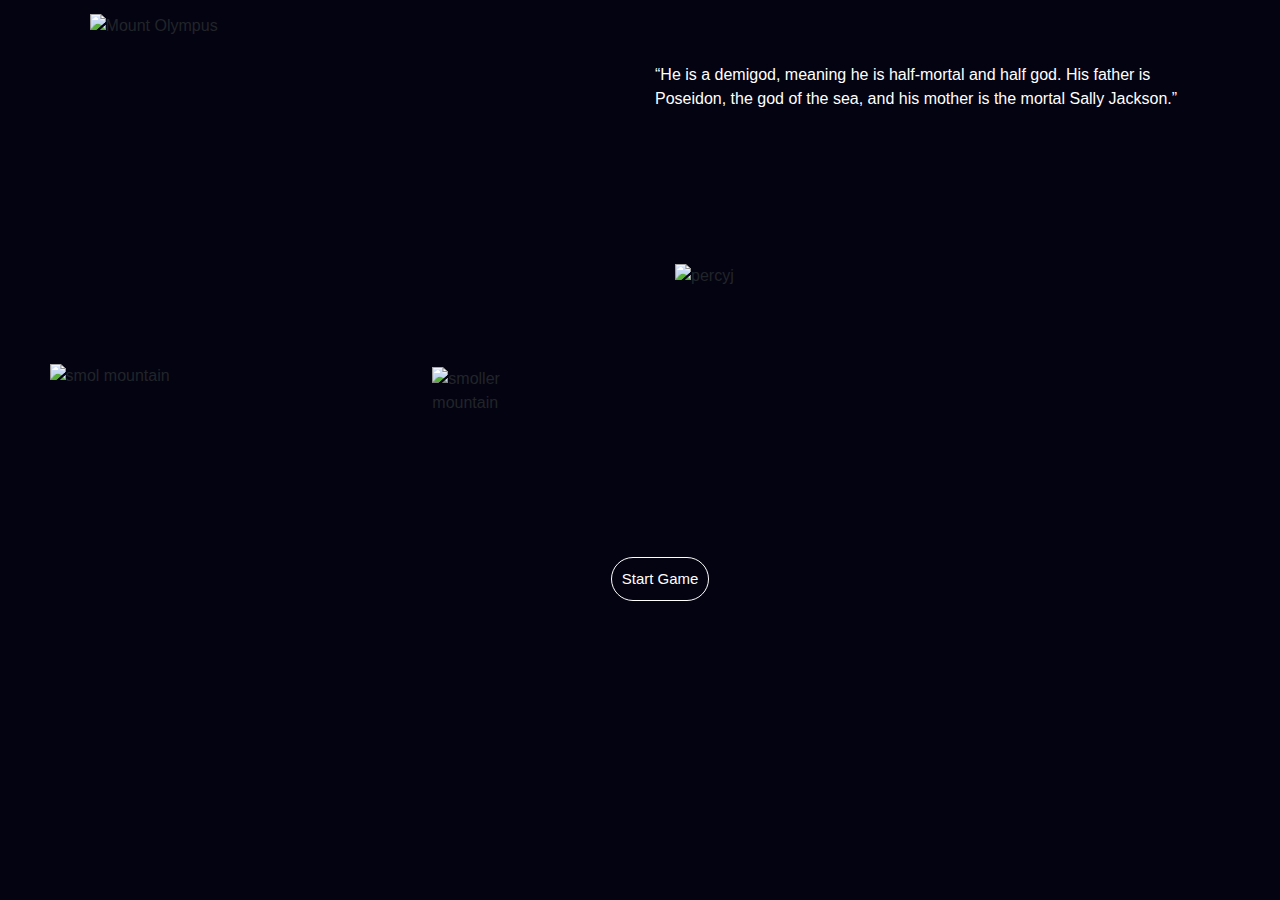
==== home.html @ 3fb9a58e "add" ====
<!DOCTYPE html>
<html>

<head>
    <meta charset="utf-8">
    <meta name="viewport" content="width=device-width, initial-scale=1, shrink-to-fit=no">
    <meta http-equiv="X-UA-Compatible" content="IE=edge">
    <title>The Lightning Theif</title>
    <link rel="icon" type="image/x-icon" href="images/favicon.png">
    <link rel="stylesheet" href="https://maxcdn.bootstrapcdn.com/bootstrap/4.0.0/css/bootstrap.min.css"
        integrity="sha384-Gn5384xqQ1aoWXA+058RXPxPg6fy4IWvTNh0E263XmFcJlSAwiGgFAW/dAiS6JXm" crossorigin="anonymous">
    <link rel="stylesheet" href="style.css">

</head>

<body>
    <div class="container-fluid">
        <div class="row">
            <div class="col-md-6" style="height: 400px;">
                <img class="mountain1" src="image/2M 2.png" alt="Mount Olympus">
            </div>
            <div class="col-md-6" style="height: 200px;">
                <p class="text">“He is a demigod, meaning he is half-mortal and half god. His father is Poseidon, the
                    god of the sea, and his mother is the mortal Sally Jackson.”</p>
            </div>
        </div>
        <div class="row">
            <div class="col-md-3" style="height: 200px;">
                <img class="smolm" src="image/MOUNTAIN 1 1.png" alt="smol mountain">
            </div>
            <div class="col-md-2" style="height: 200px;">
                <img class="smollerm" src="image/1 M 1.png" alt="smoller mountain">
            </div>
            <div class="col-md-1" style="height: 180px;">
                <button type="button" onclick="window.location.href ='index.html'"  class="btn">Start Game</button>
            </div>

            


            <div class="col-md-6" style="height: 180px;">
                <img class="percyj" src="image/percyj.png" alt="percyj">
            </div>
        </div>
    </div>
    <script src="https://code.jquery.com/jquery-3.2.1.slim.min.js"
        integrity="sha384-KJ3o2DKtIkvYIK3UENzmM7KCkRr/rE9/Qpg6aAZGJwFDMVNA/GpGFF93hXpG5KkN"
        crossorigin="anonymous"></script>
    <script src="https://cdnjs.cloudflare.com/ajax/libs/popper.js/1.12.9/umd/popper.min.js"
        integrity="sha384-ApNbgh9B+Y1QKtv3Rn7W3mgPxhU9K/ScQsAP7hUibX39j7fakFPskvXusvfa0b4Q"
        crossorigin="anonymous"></script>
    <script src="https://maxcdn.bootstrapcdn.com/bootstrap/4.0.0/js/bootstrap.min.js"
        integrity="sha384-JZR6Spejh4U02d8jOt6vLEHfe/JQGiRRSQQxSfFWpi1MquVdAyjUar5+76PVCmYl"
        crossorigin="anonymous"></script>
</body>

</html>
---- style.css ----
body {
    background-color:#040311;
}

.container-fluid {
    padding: 1% 7% 0% 7%;
}

.mountain1 {
    height: 100%;
    width: auto;
}

.text {
    color: white;
    padding-top: 50px;
}

.smolm {
    height: 100%;
    width: auto;
    margin-top: -100px;
    margin-left: -40px;
}

.smollerm {
    height: 100%;
    width: auto;
    padding-left: 60px;
    margin-top: -70px;
}

.percyj {
    height: 500px;
    width: auto;
    margin-top: -300px;
    padding-left: 20px;
}


.btn {
     -webkit-border-radius: 100px;
    -moz-border-radius: 100px;
        border-radius: 100px;
        color: #FFFFFF;
        font-family: Helvetica;
        font-size: 15px;
        font-weight: 100;
        padding: 10px;
        background-color: #040311;
        border: solid #FFFFFF 1.5px;
        text-decoration: none;
        display: inline-block;
        cursor: pointer;
        text-align: center;
        margin-top: 144px;
        margin-left: 50px;
     }
     
     .btn:hover {
        background: #040311;
        border: solid #FFFFFF 2px;
        -webkit-border-radius: 100px;
        -moz-border-radius: 100px;
        border-radius: 100px;
        text-decoration: none;
     }
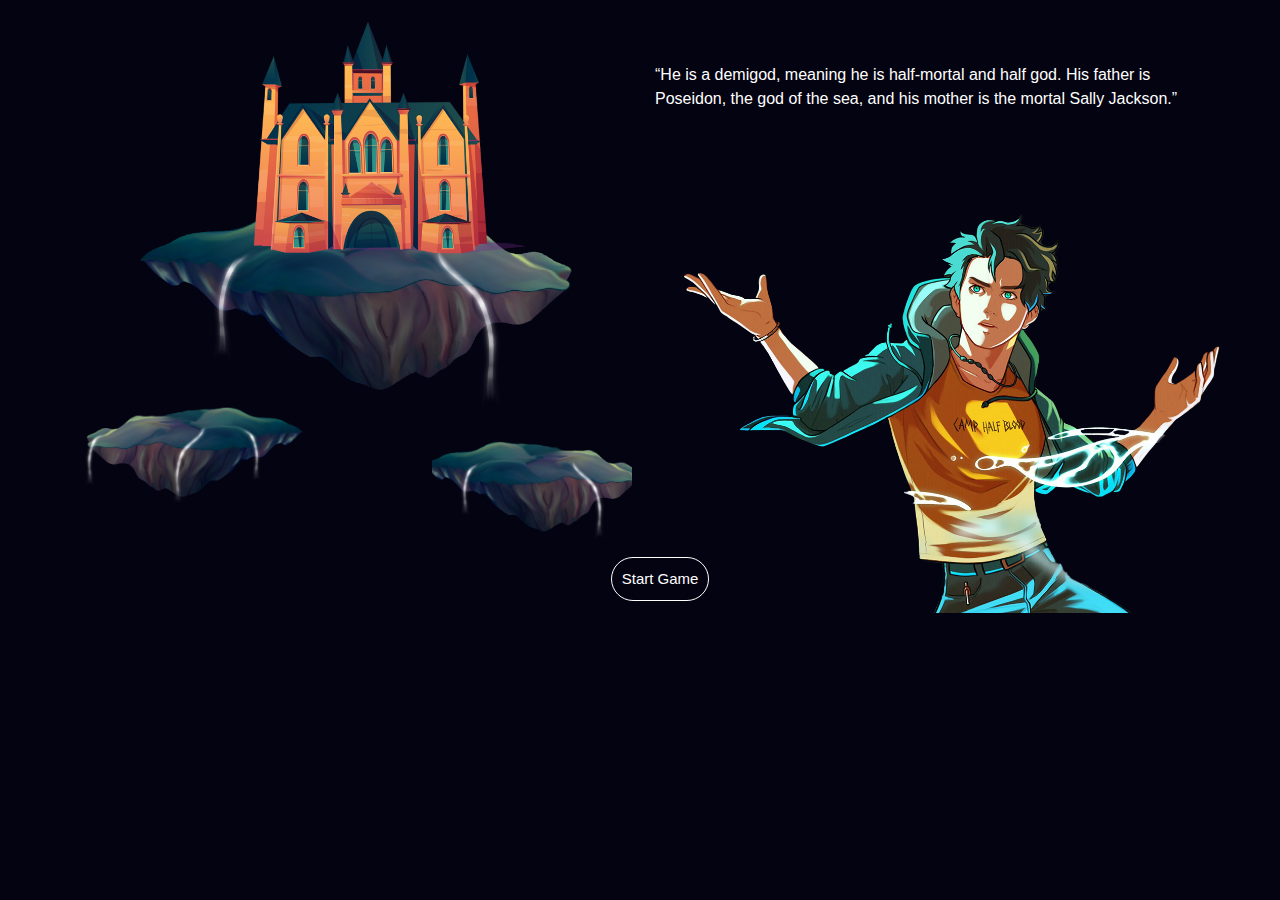
==== commit 8c46a657: "Update home.html" ====
--- a/home.html
+++ b/home.html
@@ -6,7 +6,7 @@
     <meta name="viewport" content="width=device-width, initial-scale=1, shrink-to-fit=no">
     <meta http-equiv="X-UA-Compatible" content="IE=edge">
     <title>The Lightning Theif</title>
-    <link rel="icon" type="image/x-icon" href="images/favicon.png">
+    <link rel="icon" type="image/x-icon" href="favicon.png">
     <link rel="stylesheet" href="https://maxcdn.bootstrapcdn.com/bootstrap/4.0.0/css/bootstrap.min.css"
         integrity="sha384-Gn5384xqQ1aoWXA+058RXPxPg6fy4IWvTNh0E263XmFcJlSAwiGgFAW/dAiS6JXm" crossorigin="anonymous">
     <link rel="stylesheet" href="style.css">
@@ -17,7 +17,7 @@
     <div class="container-fluid">
         <div class="row">
             <div class="col-md-6" style="height: 400px;">
-                <img class="mountain1" src="image/2M 2.png" alt="Mount Olympus">
+                <img class="mountain1" src="2M 2.png" alt="Mount Olympus">
             </div>
             <div class="col-md-6" style="height: 200px;">
                 <p class="text">“He is a demigod, meaning he is half-mortal and half god. His father is Poseidon, the
@@ -26,10 +26,10 @@
         </div>
         <div class="row">
             <div class="col-md-3" style="height: 200px;">
-                <img class="smolm" src="image/MOUNTAIN 1 1.png" alt="smol mountain">
+                <img class="smolm" src="MOUNTAIN 1 1.png" alt="smol mountain">
             </div>
             <div class="col-md-2" style="height: 200px;">
-                <img class="smollerm" src="image/1 M 1.png" alt="smoller mountain">
+                <img class="smollerm" src="1 M 1.png" alt="smoller mountain">
             </div>
             <div class="col-md-1" style="height: 180px;">
                 <button type="button" onclick="window.location.href ='index.html'"  class="btn">Start Game</button>
@@ -39,7 +39,7 @@
 
 
             <div class="col-md-6" style="height: 180px;">
-                <img class="percyj" src="image/percyj.png" alt="percyj">
+                <img class="percyj" src="percyj.png" alt="percyj">
             </div>
         </div>
     </div>
@@ -54,4 +54,4 @@
         crossorigin="anonymous"></script>
 </body>
 
-</html>+</html>
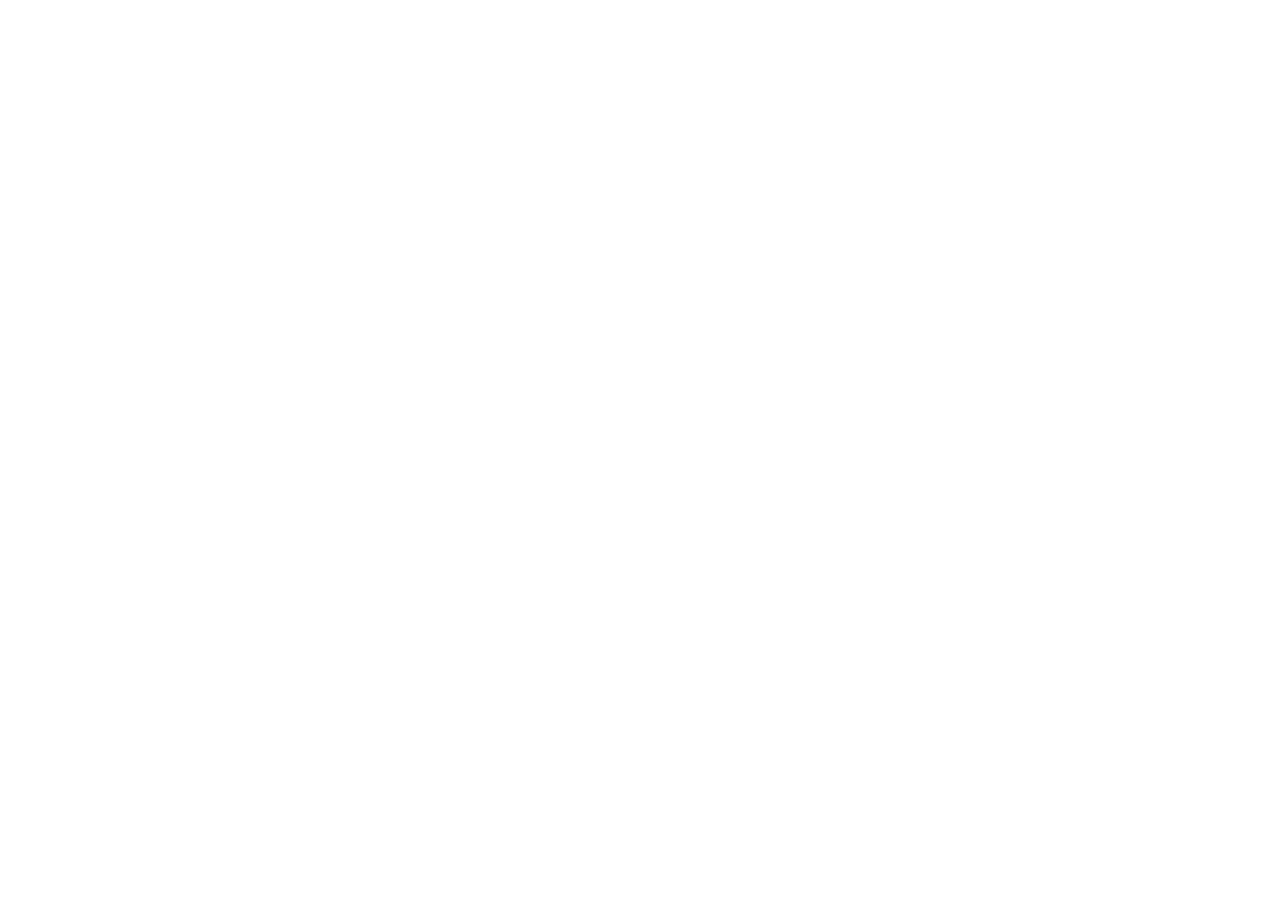
==== commit 8bc6eb7a: "Rename index.html to home.html" ====
--- a/home.html
+++ b/home.html
@@ -1,57 +1,23 @@
-<!DOCTYPE html>
-<html>
-
-<head>
-    <meta charset="utf-8">
-    <meta name="viewport" content="width=device-width, initial-scale=1, shrink-to-fit=no">
-    <meta http-equiv="X-UA-Compatible" content="IE=edge">
-    <title>The Lightning Theif</title>
-    <link rel="icon" type="image/x-icon" href="favicon.png">
-    <link rel="stylesheet" href="https://maxcdn.bootstrapcdn.com/bootstrap/4.0.0/css/bootstrap.min.css"
-        integrity="sha384-Gn5384xqQ1aoWXA+058RXPxPg6fy4IWvTNh0E263XmFcJlSAwiGgFAW/dAiS6JXm" crossorigin="anonymous">
-    <link rel="stylesheet" href="style.css">
-
-</head>
-
-<body>
-    <div class="container-fluid">
-        <div class="row">
-            <div class="col-md-6" style="height: 400px;">
-                <img class="mountain1" src="2M 2.png" alt="Mount Olympus">
-            </div>
-            <div class="col-md-6" style="height: 200px;">
-                <p class="text">“He is a demigod, meaning he is half-mortal and half god. His father is Poseidon, the
-                    god of the sea, and his mother is the mortal Sally Jackson.”</p>
-            </div>
-        </div>
-        <div class="row">
-            <div class="col-md-3" style="height: 200px;">
-                <img class="smolm" src="MOUNTAIN 1 1.png" alt="smol mountain">
-            </div>
-            <div class="col-md-2" style="height: 200px;">
-                <img class="smollerm" src="1 M 1.png" alt="smoller mountain">
-            </div>
-            <div class="col-md-1" style="height: 180px;">
-                <button type="button" onclick="window.location.href ='index.html'"  class="btn">Start Game</button>
-            </div>
-
-            
-
-
-            <div class="col-md-6" style="height: 180px;">
-                <img class="percyj" src="percyj.png" alt="percyj">
-            </div>
-        </div>
-    </div>
-    <script src="https://code.jquery.com/jquery-3.2.1.slim.min.js"
-        integrity="sha384-KJ3o2DKtIkvYIK3UENzmM7KCkRr/rE9/Qpg6aAZGJwFDMVNA/GpGFF93hXpG5KkN"
-        crossorigin="anonymous"></script>
-    <script src="https://cdnjs.cloudflare.com/ajax/libs/popper.js/1.12.9/umd/popper.min.js"
-        integrity="sha384-ApNbgh9B+Y1QKtv3Rn7W3mgPxhU9K/ScQsAP7hUibX39j7fakFPskvXusvfa0b4Q"
-        crossorigin="anonymous"></script>
-    <script src="https://maxcdn.bootstrapcdn.com/bootstrap/4.0.0/js/bootstrap.min.js"
-        integrity="sha384-JZR6Spejh4U02d8jOt6vLEHfe/JQGiRRSQQxSfFWpi1MquVdAyjUar5+76PVCmYl"
-        crossorigin="anonymous"></script>
-</body>
-
-</html>
+<!DOCTYPE html>
+<html lang="">
+
+<head>
+  <meta charset="utf-8">
+  <title>The Lightning Thief</title>
+  <link rel="icon" type="image/x-icon" href="favicon.png">
+  <script src="p5.js"></script>
+  <script src="p5.sound.js"></script>
+  <script src="sketch.js"></script>
+  <script src="percy.js"></script>
+  <script src="enemy.js"></script>
+  <script src="drop.js"></script>
+  <link rel="stylesheet" href="styles.css">
+  
+</head>
+
+<body>
+  <main>
+  </main>
+</body>
+
+</html>
--- a/styles.css
+++ b/styles.css
@@ -0,0 +1,12 @@
+html, body {
+    padding: 0;
+    margin: 0;
+    border: 0;
+}
+
+canvas {
+    display: block;
+    position: absolute;
+    left: 0;
+    top: 0;
+}